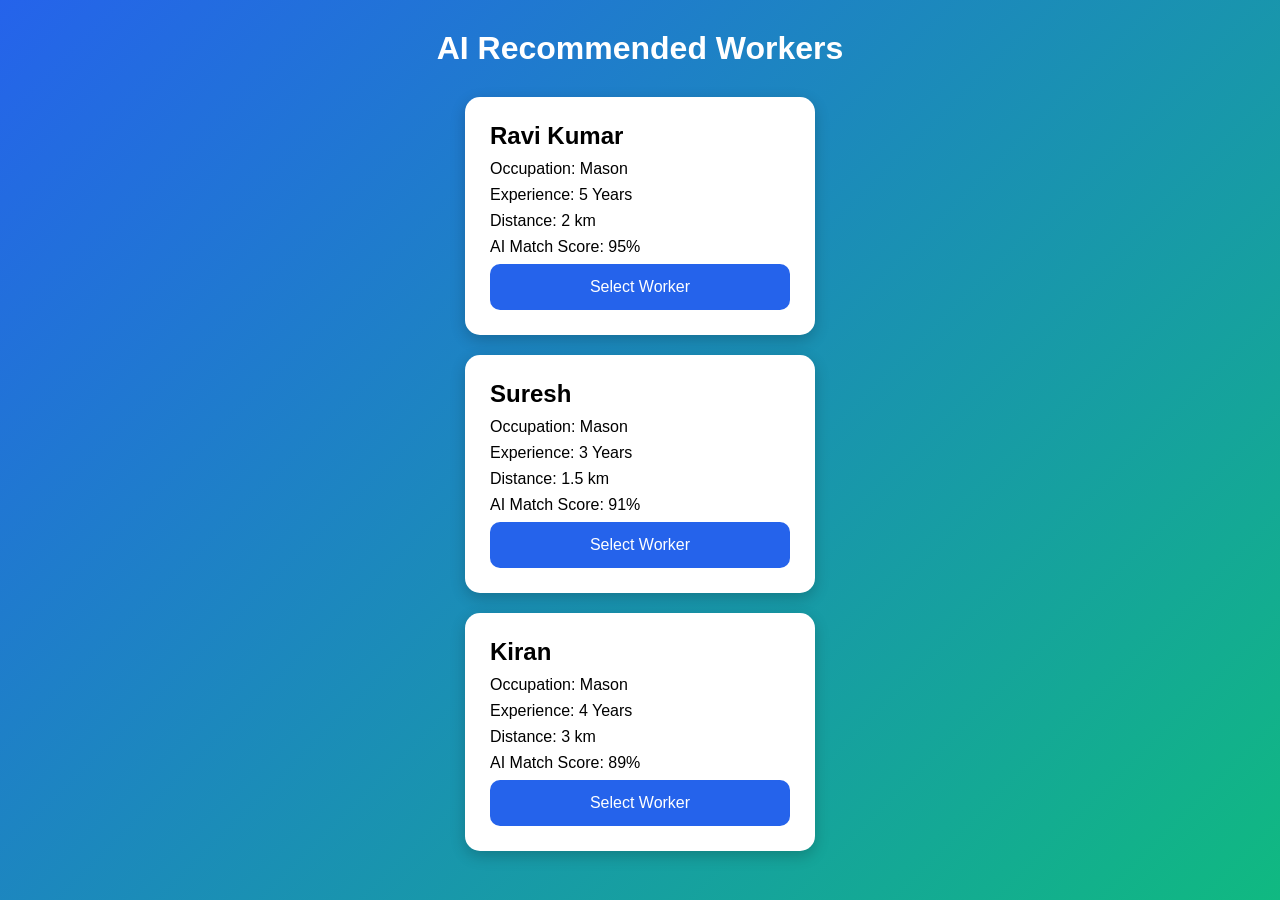
==== ai-recommendation.html @ 1344027a "Add files via upload" ====
<!DOCTYPE html>
<html>
<head>
<title>AI Recommendations</title>
<link rel="stylesheet" href="style.css">
</head>

<body>

<h1 class="page-title">
AI Recommended Workers
</h1>

<div class="job-card">

<h2>Ravi Kumar</h2>

<p>Occupation: Mason</p>

<p>Experience: 5 Years</p>

<p>Distance: 2 km</p>

<p>AI Match Score: 95%</p>

<button>Select Worker</button>

</div>

<div class="job-card">

<h2>Suresh</h2>

<p>Occupation: Mason</p>

<p>Experience: 3 Years</p>

<p>Distance: 1.5 km</p>

<p>AI Match Score: 91%</p>

<button>Select Worker</button>

</div>

<div class="job-card">

<h2>Kiran</h2>

<p>Occupation: Mason</p>

<p>Experience: 4 Years</p>

<p>Distance: 3 km</p>

<p>AI Match Score: 89%</p>

<button>Select Worker</button>

</div>

</body>
</html>
---- style.css ----
*{
margin:0;
padding:0;
box-sizing:border-box;
font-family:'Segoe UI',sans-serif;
}

body{
background:linear-gradient(135deg,#2563eb,#10b981);
min-height:100vh;
}

nav{
display:flex;
justify-content:space-between;
align-items:center;
padding:20px 50px;
background:white;
}

nav a{
text-decoration:none;
margin-left:20px;
color:#333;
font-weight:bold;
}

.hero{
text-align:center;
padding:120px 20px;
color:white;
}

.hero h1{
font-size:50px;
margin-bottom:20px;
}

.hero p{
font-size:20px;
margin-bottom:30px;
}

.hero button{
padding:15px 35px;
border:none;
border-radius:30px;
background:white;
color:#2563eb;
font-size:18px;
cursor:pointer;
}

.features{
display:flex;
justify-content:center;
gap:25px;
padding:50px;
flex-wrap:wrap;
}

.card{
background:white;
padding:30px;
width:250px;
border-radius:20px;
box-shadow:0 10px 20px rgba(0,0,0,0.2);
text-align:center;
}

.login-container,
.form-container{
width:450px;
margin:60px auto;
background:white;
padding:40px;
border-radius:20px;
box-shadow:0 10px 30px rgba(0,0,0,.2);
}

.login-container h1,
.form-container h1{
margin-bottom:25px;
text-align:center;
}

input,
select{
width:100%;
padding:12px;
margin:10px 0;
border:1px solid #ccc;
border-radius:10px;
}

button{
width:100%;
padding:14px;
background:#2563eb;
color:white;
border:none;
border-radius:10px;
font-size:16px;
cursor:pointer;
}

button:hover{
background:#1d4ed8;
}

.page-title{
text-align:center;
color:white;
padding-top:30px;
margin-bottom:30px;
}

.job-card{
background:white;
width:350px;
margin:20px auto;
padding:25px;
border-radius:15px;
box-shadow:0 5px 15px rgba(0,0,0,.2);
}

.job-card h2{
margin-bottom:10px;
}

.job-card p{
margin:8px 0;
}
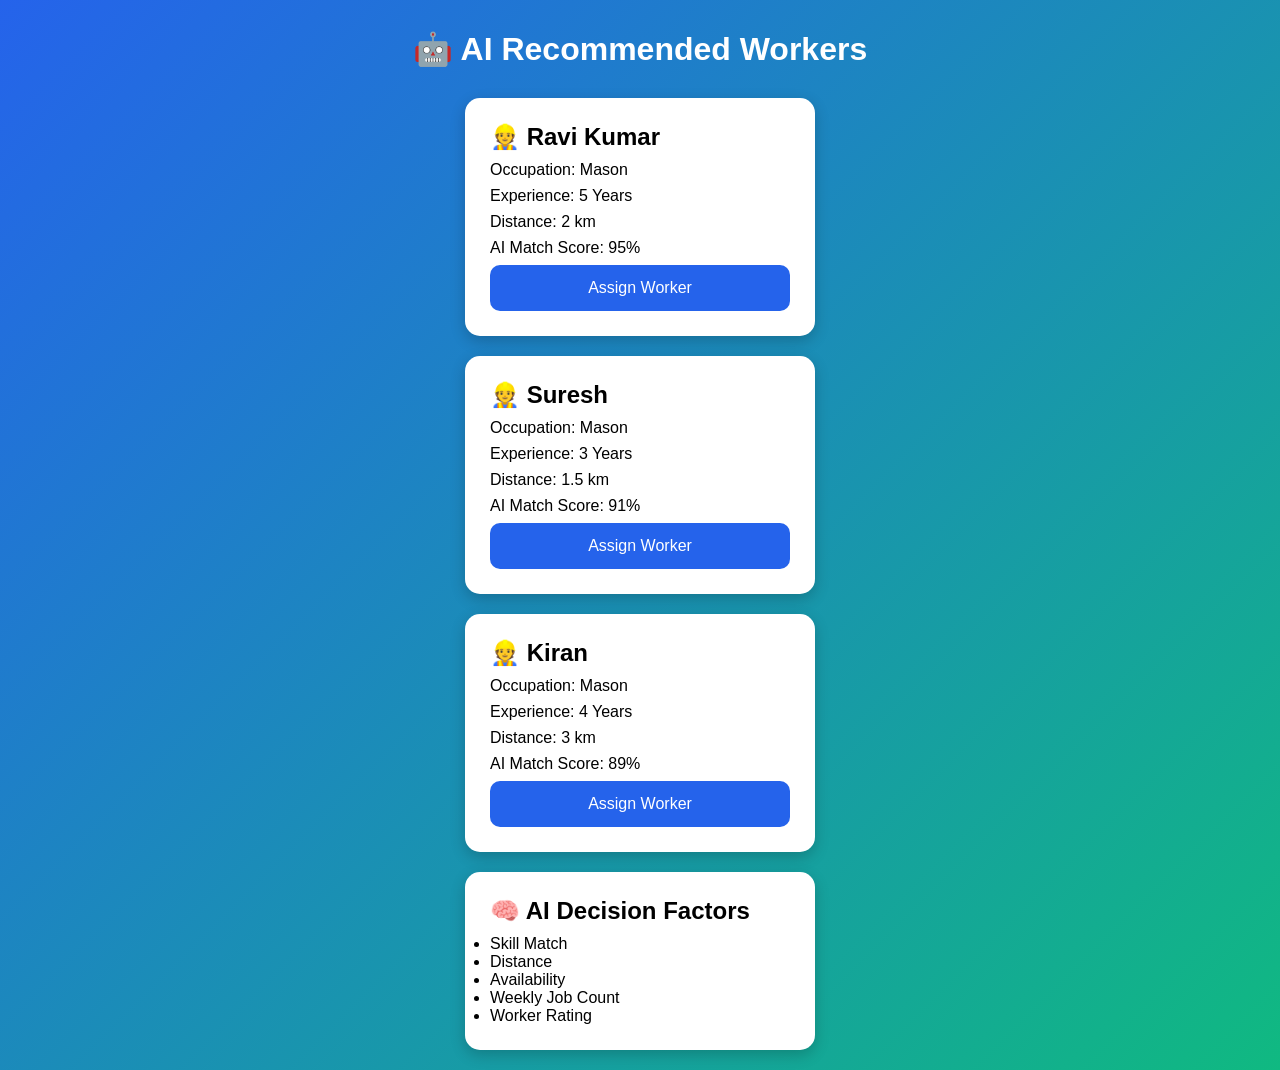
==== commit 955c0c10: "Add files via upload" ====
--- a/ai-recommendation.html
+++ b/ai-recommendation.html
@@ -1,19 +1,21 @@
 <!DOCTYPE html>
-<html>
+<html lang="en">
 <head>
-<title>AI Recommendations</title>
+<meta charset="UTF-8">
+<meta name="viewport" content="width=device-width, initial-scale=1.0">
+<title>AI Worker Recommendations</title>
 <link rel="stylesheet" href="style.css">
 </head>
 
 <body>
 
 <h1 class="page-title">
-AI Recommended Workers
+🤖 AI Recommended Workers
 </h1>
 
 <div class="job-card">
 
-<h2>Ravi Kumar</h2>
+<h2>👷 Ravi Kumar</h2>
 
 <p>Occupation: Mason</p>
 
@@ -23,13 +25,15 @@
 
 <p>AI Match Score: 95%</p>
 
-<button>Select Worker</button>
+<button onclick="assignWorker()">
+Assign Worker
+</button>
 
 </div>
 
 <div class="job-card">
 
-<h2>Suresh</h2>
+<h2>👷 Suresh</h2>
 
 <p>Occupation: Mason</p>
 
@@ -39,13 +43,15 @@
 
 <p>AI Match Score: 91%</p>
 
-<button>Select Worker</button>
+<button onclick="assignWorker()">
+Assign Worker
+</button>
 
 </div>
 
 <div class="job-card">
 
-<h2>Kiran</h2>
+<h2>👷 Kiran</h2>
 
 <p>Occupation: Mason</p>
 
@@ -55,9 +61,27 @@
 
 <p>AI Match Score: 89%</p>
 
-<button>Select Worker</button>
+<button onclick="assignWorker()">
+Assign Worker
+</button>
 
 </div>
 
+<div class="job-card">
+
+<h2>🧠 AI Decision Factors</h2>
+
+<ul>
+<li>Skill Match</li>
+<li>Distance</li>
+<li>Availability</li>
+<li>Weekly Job Count</li>
+<li>Worker Rating</li>
+</ul>
+
+</div>
+
+<script src="script.js"></script>
+
 </body>
 </html>
--- a/style.css
+++ b/style.css
@@ -130,4 +130,45 @@
 
 .job-card p{
 margin:8px 0;
+}
+.role-container{
+text-align:center;
+padding:100px 20px;
+color:white;
+}
+
+.role-container h1{
+font-size:42px;
+margin-bottom:10px;
+}
+
+.role-container p{
+font-size:18px;
+margin-bottom:30px;
+}
+
+.role-cards{
+display:flex;
+justify-content:center;
+gap:30px;
+flex-wrap:wrap;
+}
+
+.role-card{
+background:white;
+width:320px;
+padding:30px;
+border-radius:20px;
+cursor:pointer;
+color:black;
+box-shadow:0 10px 25px rgba(0,0,0,.2);
+transition:all .3s ease;
+}
+
+.role-card:hover{
+transform:translateY(-10px);
+}
+
+.role-card h2{
+margin-bottom:15px;
 }
